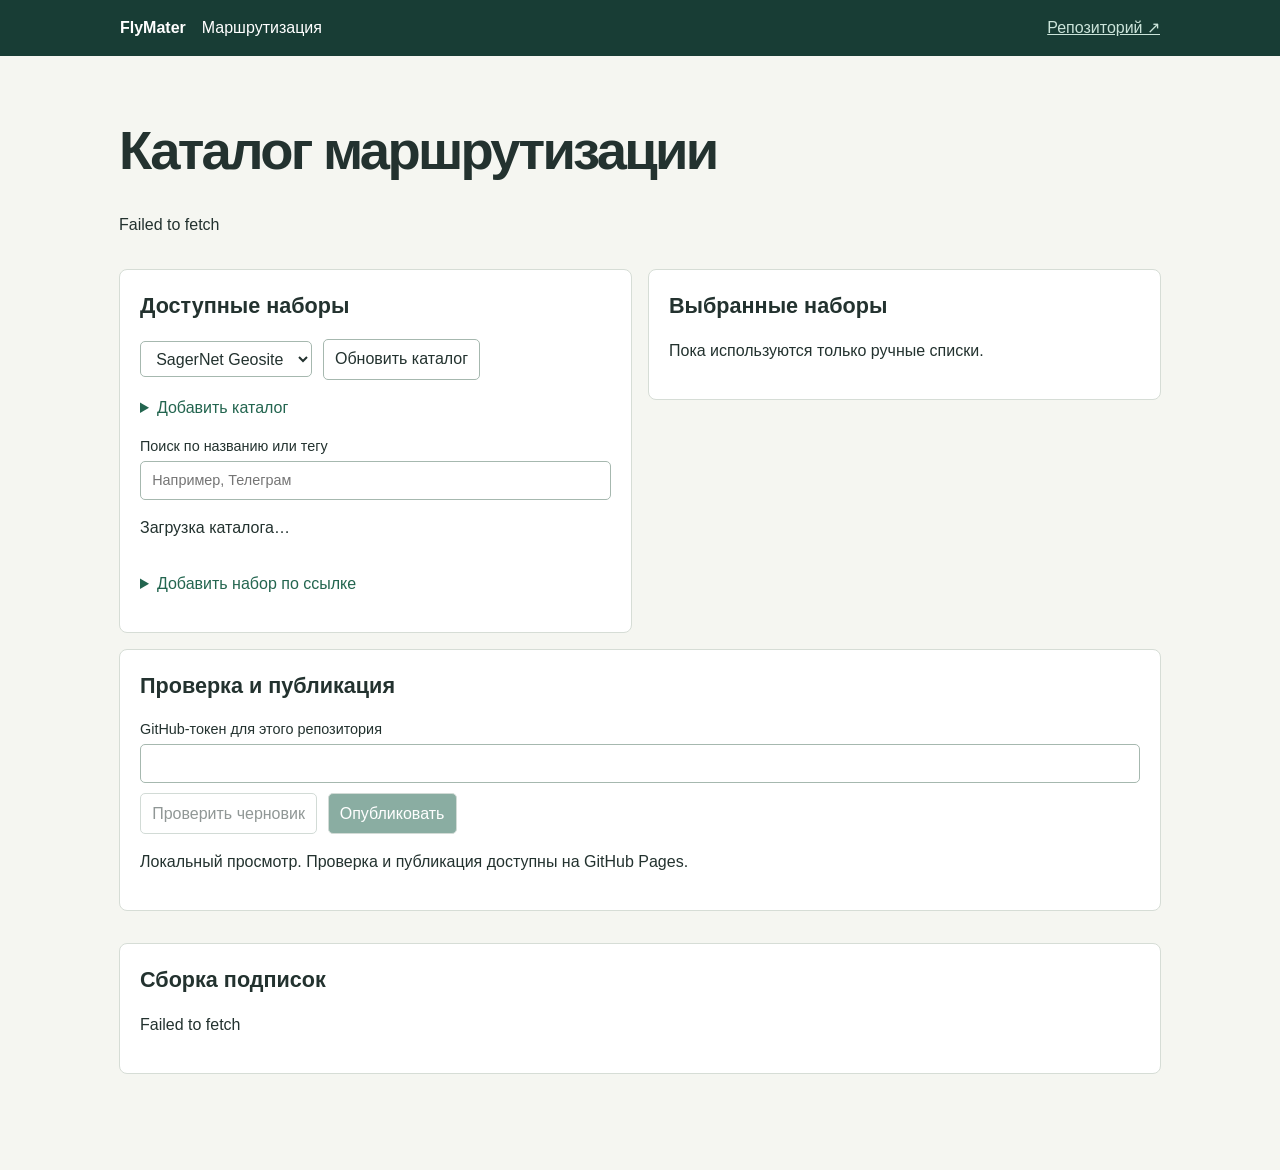
==== docs/index.html @ b9298978 "Разместить доступные и выбранные наборы рядом" ====
<!doctype html>
<html lang="ru"><meta charset="utf-8"><meta name="viewport" content="width=device-width, initial-scale=1">
<title>FlyMater · Маршрутизация</title>
<link rel="stylesheet" href="panel.css">
<header><strong>FlyMater</strong><span>Маршрутизация</span><a id="repo">Репозиторий ↗</a></header>
<main><h1>Каталог маршрутизации</h1>
<p id="status" role="status">Загрузка настроек…</p>
<fieldset id="editor" disabled>
<div class="catalog-columns">
<section><h2>Доступные наборы</h2><div class="row"><select aria-label="Каталог" id="catalog"></select><button id="refresh">Обновить каталог</button></div>
<details><summary>Добавить каталог</summary><form id="addCatalog"><label>Название<input id="catalogName" required></label><label>Папка GitHub или JSON-индекс<input id="catalogUrl" type="url" required></label><button>Добавить</button></form></details>
<label>Поиск по названию или тегу<input type="search" id="query" placeholder="Например, Телеграм"></label>
<p id="catalogState" role="status"></p><div id="matches"></div>
<details><summary>Добавить набор по ссылке</summary><form id="addSet"><label>Тег<input id="tag" required></label><label>URL набора<input type="url" id="setUrl" required></label><button>Добавить</button></form></details></section>
<section><h2>Выбранные наборы</h2><div id="selected"></div></section>
</div>
<section><h2>Проверка и публикация</h2><label>GitHub-токен для этого репозитория<input id="token" type="password" autocomplete="off" spellcheck="false"></label>
<div class="row"><button id="check">Проверить черновик</button><button id="publish" disabled>Опубликовать</button></div>
<p id="report" role="status"></p></section></fieldset>
<section><h2>Сборка подписок</h2><p id="build" role="status"></p></section>
</main><script type="module" src="panel.js"></script></html>
---- docs/panel.css ----
:root{font:16px/1.5 "Inter",-apple-system,BlinkMacSystemFont,sans-serif;color:#23322f;background:#f5f6f1}*{box-sizing:border-box}body{margin:0}header{display:flex;align-items:center;gap:1rem;padding:1rem max(5vw,calc((100vw - 1040px)/2));background:#183d35;color:white}header a{margin-left:auto;color:#cbe4da}main{max-width:1090px;padding:2rem 24px 5rem;margin:auto}h1{font-size:clamp(2rem,5vw,3.4rem);letter-spacing:-.05em;margin:.4em 0}h2{margin:0 0 1rem;font-size:1.35rem}fieldset{padding:0;margin:0;border:0;min-width:0}section{background:#fff;border:1px solid #d6ddd6;border-radius:8px;padding:1.25rem;margin:1rem 0}button,select,input{font:inherit;border-radius:5px;padding:.48rem .7rem;border:1px solid #a6b8af;background:white;color:inherit}button,summary{cursor:pointer}button:hover{background:#edf4ed}button:disabled{opacity:.5;cursor:default}#publish{background:#185e48;color:white}label{display:grid;gap:.25rem;font-size:.9rem;margin:.6rem 0}input{width:100%;min-width:0}.row,form,article{display:flex;align-items:center;gap:.65rem;flex-wrap:wrap}article{padding:.65rem 0;border-top:1px solid #e0e5df}article strong{flex:1;min-width:10rem;overflow-wrap:anywhere}article small{width:100%;overflow-wrap:anywhere;color:#51645b}form{align-items:end}form label{flex:1;min-width:12rem}form button{margin-bottom:.6rem}details{margin:1rem 0}summary,a{color:#23654f}#report{white-space:pre-line}#matches{max-height:22rem;overflow:auto}.clients{width:100%;display:flex;flex-wrap:wrap;gap:.75rem}.clients label{display:flex;align-items:center}.clients input{width:auto}button:focus-visible,input:focus-visible,select:focus-visible,summary:focus-visible{outline:3px solid #db9d3b}

article strong code{display:block;font-size:.8rem;font-weight:400;color:#51645b}

.catalog-columns {
  display: grid;
  grid-template-columns: minmax(0, 1fr);
  align-items: start;
  gap: 1rem;
  margin-top: 1rem;
}
.catalog-columns > section {
  margin: 0;
}
.catalog-columns select {
  max-width: 100%;
}
@media (min-width: 800px) {
  .catalog-columns {
    grid-template-columns: repeat(2, minmax(0, 1fr));
  }
}
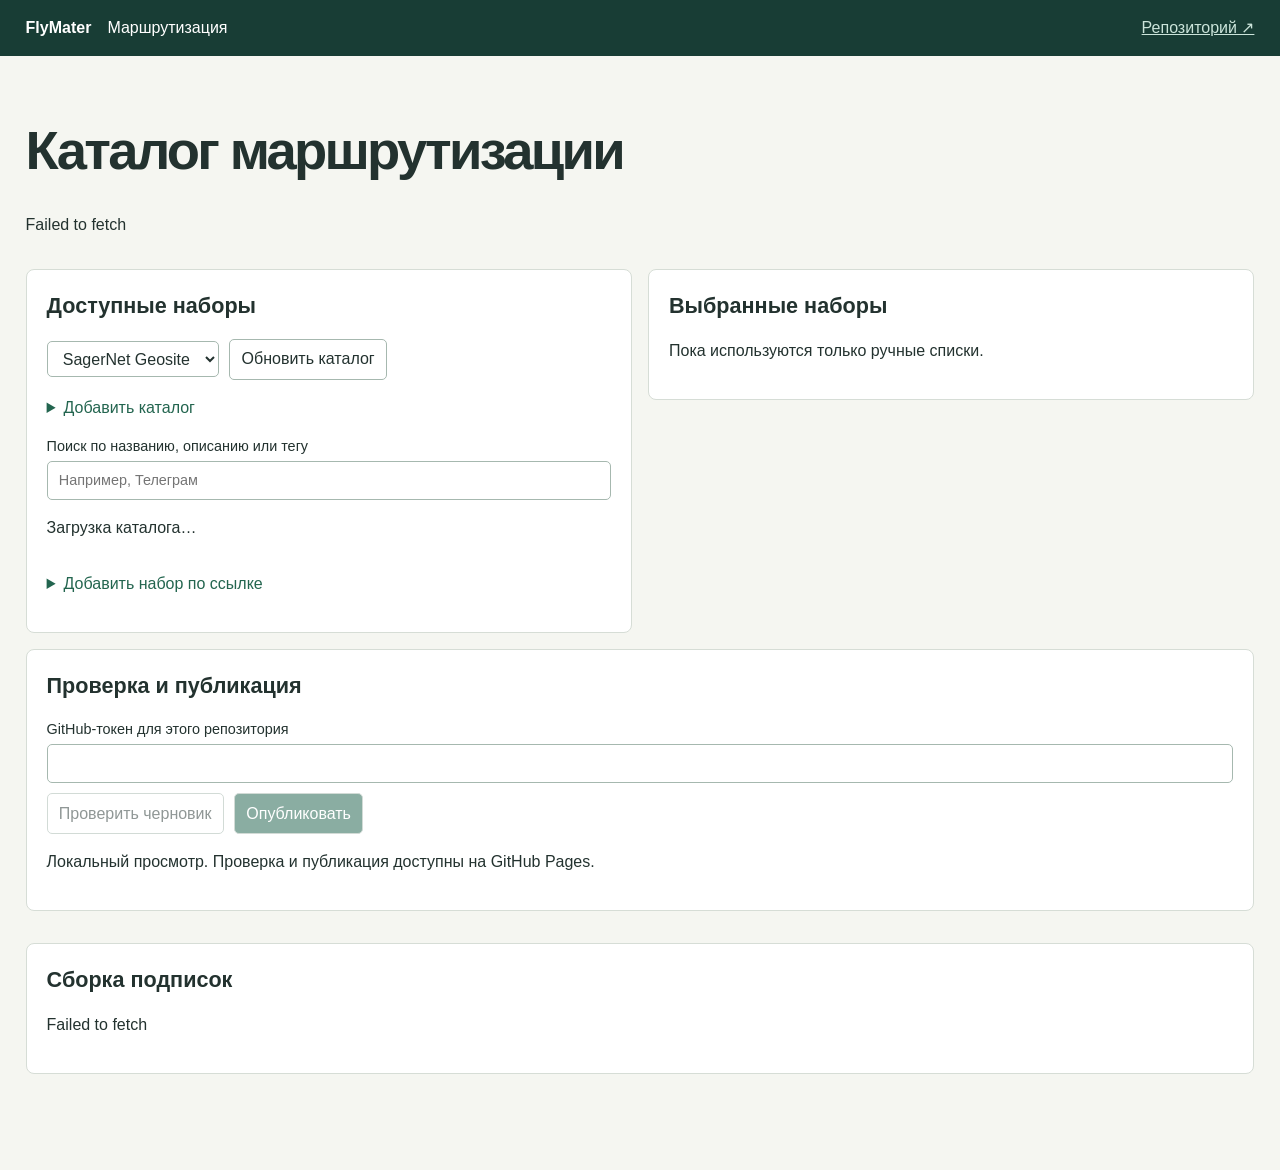
==== commit 035f6b98: "Добавить описания наборов Geosite и автообновление примеров доменов" ====
--- a/docs/index.html
+++ b/docs/index.html
@@ -9,7 +9,7 @@
 <div class="catalog-columns">
 <section><h2>Доступные наборы</h2><div class="row"><select aria-label="Каталог" id="catalog"></select><button id="refresh">Обновить каталог</button></div>
 <details><summary>Добавить каталог</summary><form id="addCatalog"><label>Название<input id="catalogName" required></label><label>Папка GitHub или JSON-индекс<input id="catalogUrl" type="url" required></label><button>Добавить</button></form></details>
-<label>Поиск по названию или тегу<input type="search" id="query" placeholder="Например, Телеграм"></label>
+<label>Поиск по названию, описанию или тегу<input type="search" id="query" placeholder="Например, Телеграм"></label>
 <p id="catalogState" role="status"></p><div id="matches"></div>
 <details><summary>Добавить набор по ссылке</summary><form id="addSet"><label>Тег<input id="tag" required></label><label>URL набора<input type="url" id="setUrl" required></label><button>Добавить</button></form></details></section>
 <section><h2>Выбранные наборы</h2><div id="selected"></div></section>
--- a/docs/panel.css
+++ b/docs/panel.css
@@ -1,6 +1,8 @@
-:root{font:16px/1.5 "Inter",-apple-system,BlinkMacSystemFont,sans-serif;color:#23322f;background:#f5f6f1}*{box-sizing:border-box}body{margin:0}header{display:flex;align-items:center;gap:1rem;padding:1rem max(5vw,calc((100vw - 1040px)/2));background:#183d35;color:white}header a{margin-left:auto;color:#cbe4da}main{max-width:1090px;padding:2rem 24px 5rem;margin:auto}h1{font-size:clamp(2rem,5vw,3.4rem);letter-spacing:-.05em;margin:.4em 0}h2{margin:0 0 1rem;font-size:1.35rem}fieldset{padding:0;margin:0;border:0;min-width:0}section{background:#fff;border:1px solid #d6ddd6;border-radius:8px;padding:1.25rem;margin:1rem 0}button,select,input{font:inherit;border-radius:5px;padding:.48rem .7rem;border:1px solid #a6b8af;background:white;color:inherit}button,summary{cursor:pointer}button:hover{background:#edf4ed}button:disabled{opacity:.5;cursor:default}#publish{background:#185e48;color:white}label{display:grid;gap:.25rem;font-size:.9rem;margin:.6rem 0}input{width:100%;min-width:0}.row,form,article{display:flex;align-items:center;gap:.65rem;flex-wrap:wrap}article{padding:.65rem 0;border-top:1px solid #e0e5df}article strong{flex:1;min-width:10rem;overflow-wrap:anywhere}article small{width:100%;overflow-wrap:anywhere;color:#51645b}form{align-items:end}form label{flex:1;min-width:12rem}form button{margin-bottom:.6rem}details{margin:1rem 0}summary,a{color:#23654f}#report{white-space:pre-line}#matches{max-height:22rem;overflow:auto}.clients{width:100%;display:flex;flex-wrap:wrap;gap:.75rem}.clients label{display:flex;align-items:center}.clients input{width:auto}button:focus-visible,input:focus-visible,select:focus-visible,summary:focus-visible{outline:3px solid #db9d3b}
+:root{--page-gutter:clamp(16px,2vw,32px);font:16px/1.5 "Inter",-apple-system,BlinkMacSystemFont,sans-serif;color:#23322f;background:#f5f6f1}*{box-sizing:border-box}body{margin:0}header{display:flex;align-items:center;gap:1rem;padding:1rem var(--page-gutter);background:#183d35;color:white}header a{margin-left:auto;color:#cbe4da}main{padding:2rem var(--page-gutter) 5rem}h1{font-size:clamp(2rem,5vw,3.4rem);letter-spacing:-.05em;margin:.4em 0}h2{margin:0 0 1rem;font-size:1.35rem}fieldset{padding:0;margin:0;border:0;min-width:0}section{background:#fff;border:1px solid #d6ddd6;border-radius:8px;padding:1.25rem;margin:1rem 0}button,select,input{font:inherit;border-radius:5px;padding:.48rem .7rem;border:1px solid #a6b8af;background:white;color:inherit}button,summary{cursor:pointer}button:hover{background:#edf4ed}button:disabled{opacity:.5;cursor:default}#publish{background:#185e48;color:white}label{display:grid;gap:.25rem;font-size:.9rem;margin:.6rem 0}input{width:100%;min-width:0}.row,form,article{display:flex;align-items:center;gap:.65rem;flex-wrap:wrap}article{padding:.65rem 0;border-top:1px solid #e0e5df}article small{width:100%;overflow-wrap:anywhere;color:#51645b}form{align-items:end}form label{flex:1;min-width:12rem}form button{margin-bottom:.6rem}details{margin:1rem 0}summary,a{color:#23654f}#report{white-space:pre-line}#matches{max-height:22rem;overflow:auto}.clients{width:100%;display:flex;flex-wrap:wrap;gap:.75rem}.clients label{display:flex;align-items:center}.clients input{width:auto}button:focus-visible,input:focus-visible,select:focus-visible,summary:focus-visible{outline:3px solid #db9d3b}
 
-article strong code{display:block;font-size:.8rem;font-weight:400;color:#51645b}
+.set-info { display: grid; gap: .15rem; flex: 1 1 12rem; min-width: 0; overflow-wrap: anywhere; }
+.set-info span { font-size: .9rem; }
+.set-info code { font-size: .8rem; color: #51645b; }
 
 .catalog-columns {
   display: grid;
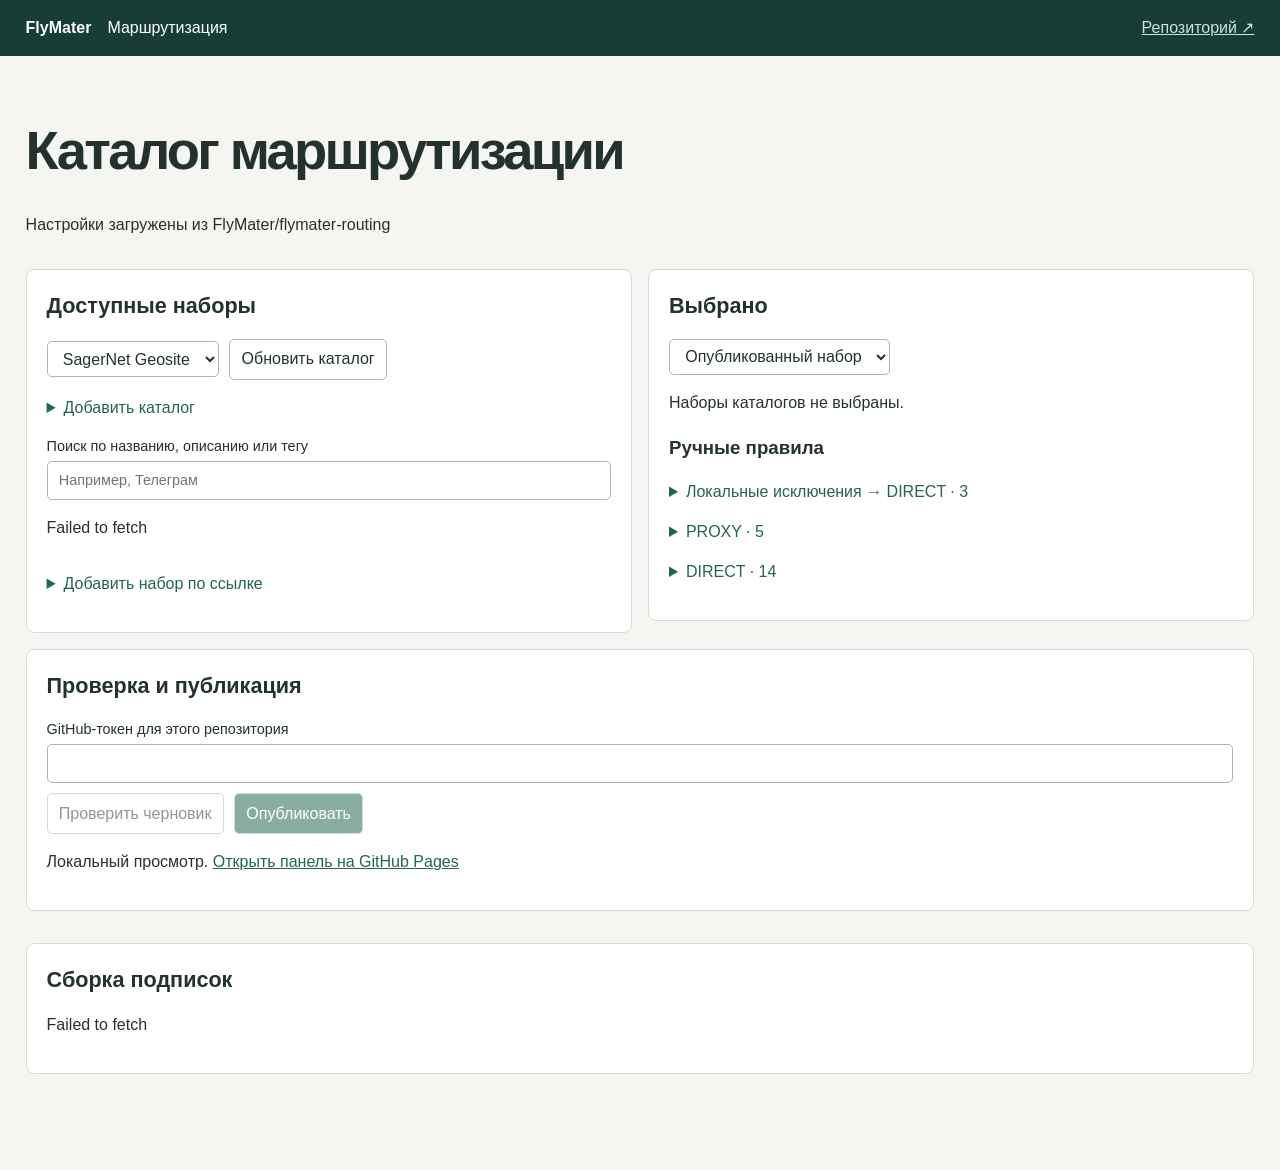
==== commit 6fd9efc4: "Показывать опубликованные маршруты и последний черновик в панели каталогов" ====
--- a/docs/index.html
+++ b/docs/index.html
@@ -12,7 +12,7 @@
 <label>Поиск по названию, описанию или тегу<input type="search" id="query" placeholder="Например, Телеграм"></label>
 <p id="catalogState" role="status"></p><div id="matches"></div>
 <details><summary>Добавить набор по ссылке</summary><form id="addSet"><label>Тег<input id="tag" required></label><label>URL набора<input type="url" id="setUrl" required></label><button>Добавить</button></form></details></section>
-<section><h2>Выбранные наборы</h2><div id="selected"></div></section>
+<section><h2>Выбрано</h2><select id="routeView" aria-label="Версия маршрутов" hidden></select><div id="selected"></div></section>
 </div>
 <section><h2>Проверка и публикация</h2><label>GitHub-токен для этого репозитория<input id="token" type="password" autocomplete="off" spellcheck="false"></label>
 <div class="row"><button id="check">Проверить черновик</button><button id="publish" disabled>Опубликовать</button></div>
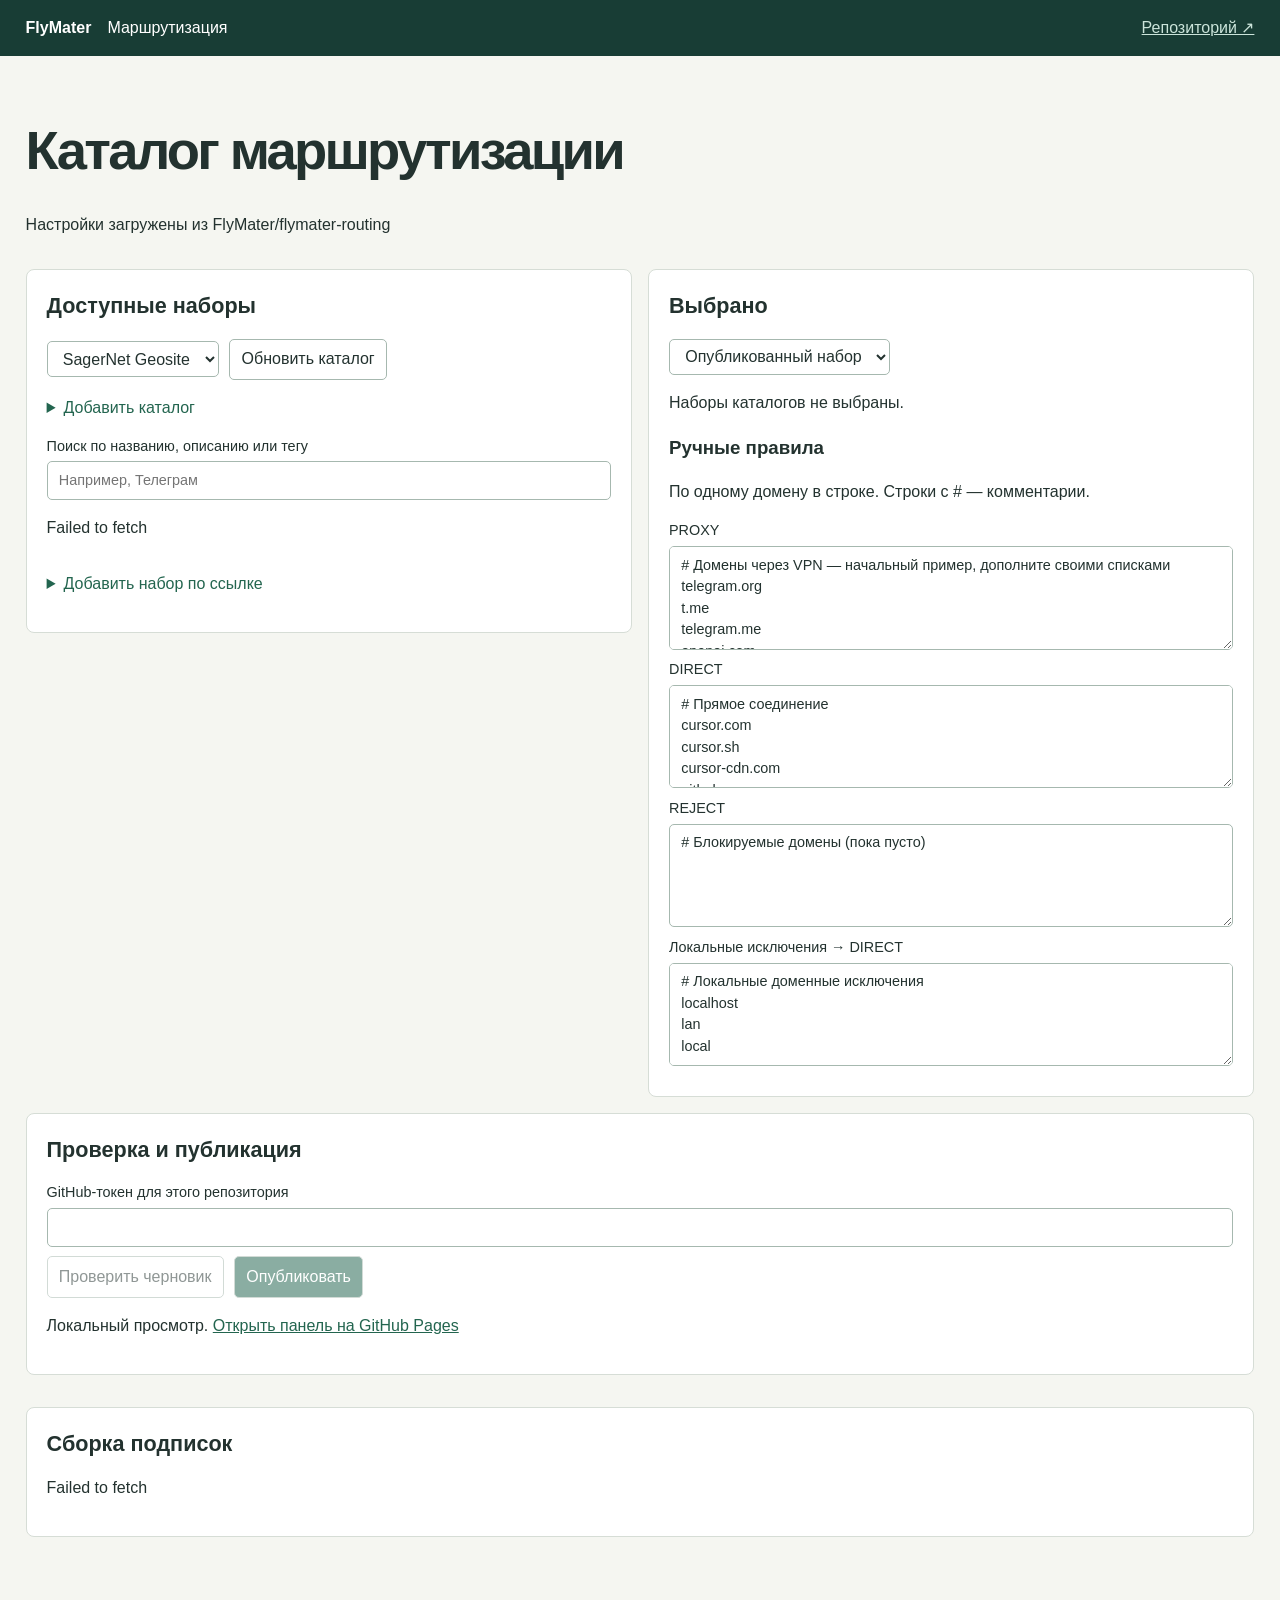
==== commit 8daa813d: "Добавить редактирование ручных правил маршрутизации в панели" ====
--- a/docs/index.html
+++ b/docs/index.html
@@ -12,7 +12,7 @@
 <label>Поиск по названию, описанию или тегу<input type="search" id="query" placeholder="Например, Телеграм"></label>
 <p id="catalogState" role="status"></p><div id="matches"></div>
 <details><summary>Добавить набор по ссылке</summary><form id="addSet"><label>Тег<input id="tag" required></label><label>URL набора<input type="url" id="setUrl" required></label><button>Добавить</button></form></details></section>
-<section><h2>Выбрано</h2><select id="routeView" aria-label="Версия маршрутов" hidden></select><div id="selected"></div></section>
+<section><h2>Выбрано</h2><select id="routeView" aria-label="Версия маршрутов" hidden></select><div id="selected"></div><h3>Ручные правила</h3><p>По одному домену в строке. Строки с # — комментарии.</p><div id="manual"></div></section>
 </div>
 <section><h2>Проверка и публикация</h2><label>GitHub-токен для этого репозитория<input id="token" type="password" autocomplete="off" spellcheck="false"></label>
 <div class="row"><button id="check">Проверить черновик</button><button id="publish" disabled>Опубликовать</button></div>
--- a/docs/panel.css
+++ b/docs/panel.css
@@ -1,4 +1,4 @@
-:root{--page-gutter:clamp(16px,2vw,32px);font:16px/1.5 "Inter",-apple-system,BlinkMacSystemFont,sans-serif;color:#23322f;background:#f5f6f1}*{box-sizing:border-box}body{margin:0}header{display:flex;align-items:center;gap:1rem;padding:1rem var(--page-gutter);background:#183d35;color:white}header a{margin-left:auto;color:#cbe4da}main{padding:2rem var(--page-gutter) 5rem}h1{font-size:clamp(2rem,5vw,3.4rem);letter-spacing:-.05em;margin:.4em 0}h2{margin:0 0 1rem;font-size:1.35rem}fieldset{padding:0;margin:0;border:0;min-width:0}section{background:#fff;border:1px solid #d6ddd6;border-radius:8px;padding:1.25rem;margin:1rem 0}button,select,input{font:inherit;border-radius:5px;padding:.48rem .7rem;border:1px solid #a6b8af;background:white;color:inherit}button,summary{cursor:pointer}button:hover{background:#edf4ed}button:disabled{opacity:.5;cursor:default}#publish{background:#185e48;color:white}label{display:grid;gap:.25rem;font-size:.9rem;margin:.6rem 0}input{width:100%;min-width:0}.row,form,article{display:flex;align-items:center;gap:.65rem;flex-wrap:wrap}article{padding:.65rem 0;border-top:1px solid #e0e5df}article small{width:100%;overflow-wrap:anywhere;color:#51645b}form{align-items:end}form label{flex:1;min-width:12rem}form button{margin-bottom:.6rem}details{margin:1rem 0}summary,a{color:#23654f}#report{white-space:pre-line}#matches{max-height:22rem;overflow:auto}.clients{width:100%;display:flex;flex-wrap:wrap;gap:.75rem}.clients label{display:flex;align-items:center}.clients input{width:auto}button:focus-visible,input:focus-visible,select:focus-visible,summary:focus-visible{outline:3px solid #db9d3b}
+:root{--page-gutter:clamp(16px,2vw,32px);font:16px/1.5 "Inter",-apple-system,BlinkMacSystemFont,sans-serif;color:#23322f;background:#f5f6f1}*{box-sizing:border-box}body{margin:0}header{display:flex;align-items:center;gap:1rem;padding:1rem var(--page-gutter);background:#183d35;color:white}header a{margin-left:auto;color:#cbe4da}main{padding:2rem var(--page-gutter) 5rem}h1{font-size:clamp(2rem,5vw,3.4rem);letter-spacing:-.05em;margin:.4em 0}h2{margin:0 0 1rem;font-size:1.35rem}fieldset{padding:0;margin:0;border:0;min-width:0}section{background:#fff;border:1px solid #d6ddd6;border-radius:8px;padding:1.25rem;margin:1rem 0}button,select,input,textarea{font:inherit;border-radius:5px;padding:.48rem .7rem;border:1px solid #a6b8af;background:white;color:inherit}button,summary{cursor:pointer}button:hover{background:#edf4ed}button:disabled{opacity:.5;cursor:default}#publish{background:#185e48;color:white}label{display:grid;gap:.25rem;font-size:.9rem;margin:.6rem 0}input{width:100%;min-width:0}.row,form,article{display:flex;align-items:center;gap:.65rem;flex-wrap:wrap}article{padding:.65rem 0;border-top:1px solid #e0e5df}article small{width:100%;overflow-wrap:anywhere;color:#51645b}form{align-items:end}form label{flex:1;min-width:12rem}form button{margin-bottom:.6rem}details{margin:1rem 0}summary,a{color:#23654f}#report{white-space:pre-line}#matches{max-height:22rem;overflow:auto}.clients{width:100%;display:flex;flex-wrap:wrap;gap:.75rem}.clients label{display:flex;align-items:center}.clients input{width:auto}button:focus-visible,input:focus-visible,select:focus-visible,textarea:focus-visible,summary:focus-visible{outline:3px solid #db9d3b}
 
 .set-info { display: grid; gap: .15rem; flex: 1 1 12rem; min-width: 0; overflow-wrap: anywhere; }
 .set-info span { font-size: .9rem; }
@@ -22,3 +22,5 @@
     grid-template-columns: repeat(2, minmax(0, 1fr));
   }
 }
+
+#manual textarea { width: 100%; resize: vertical; }
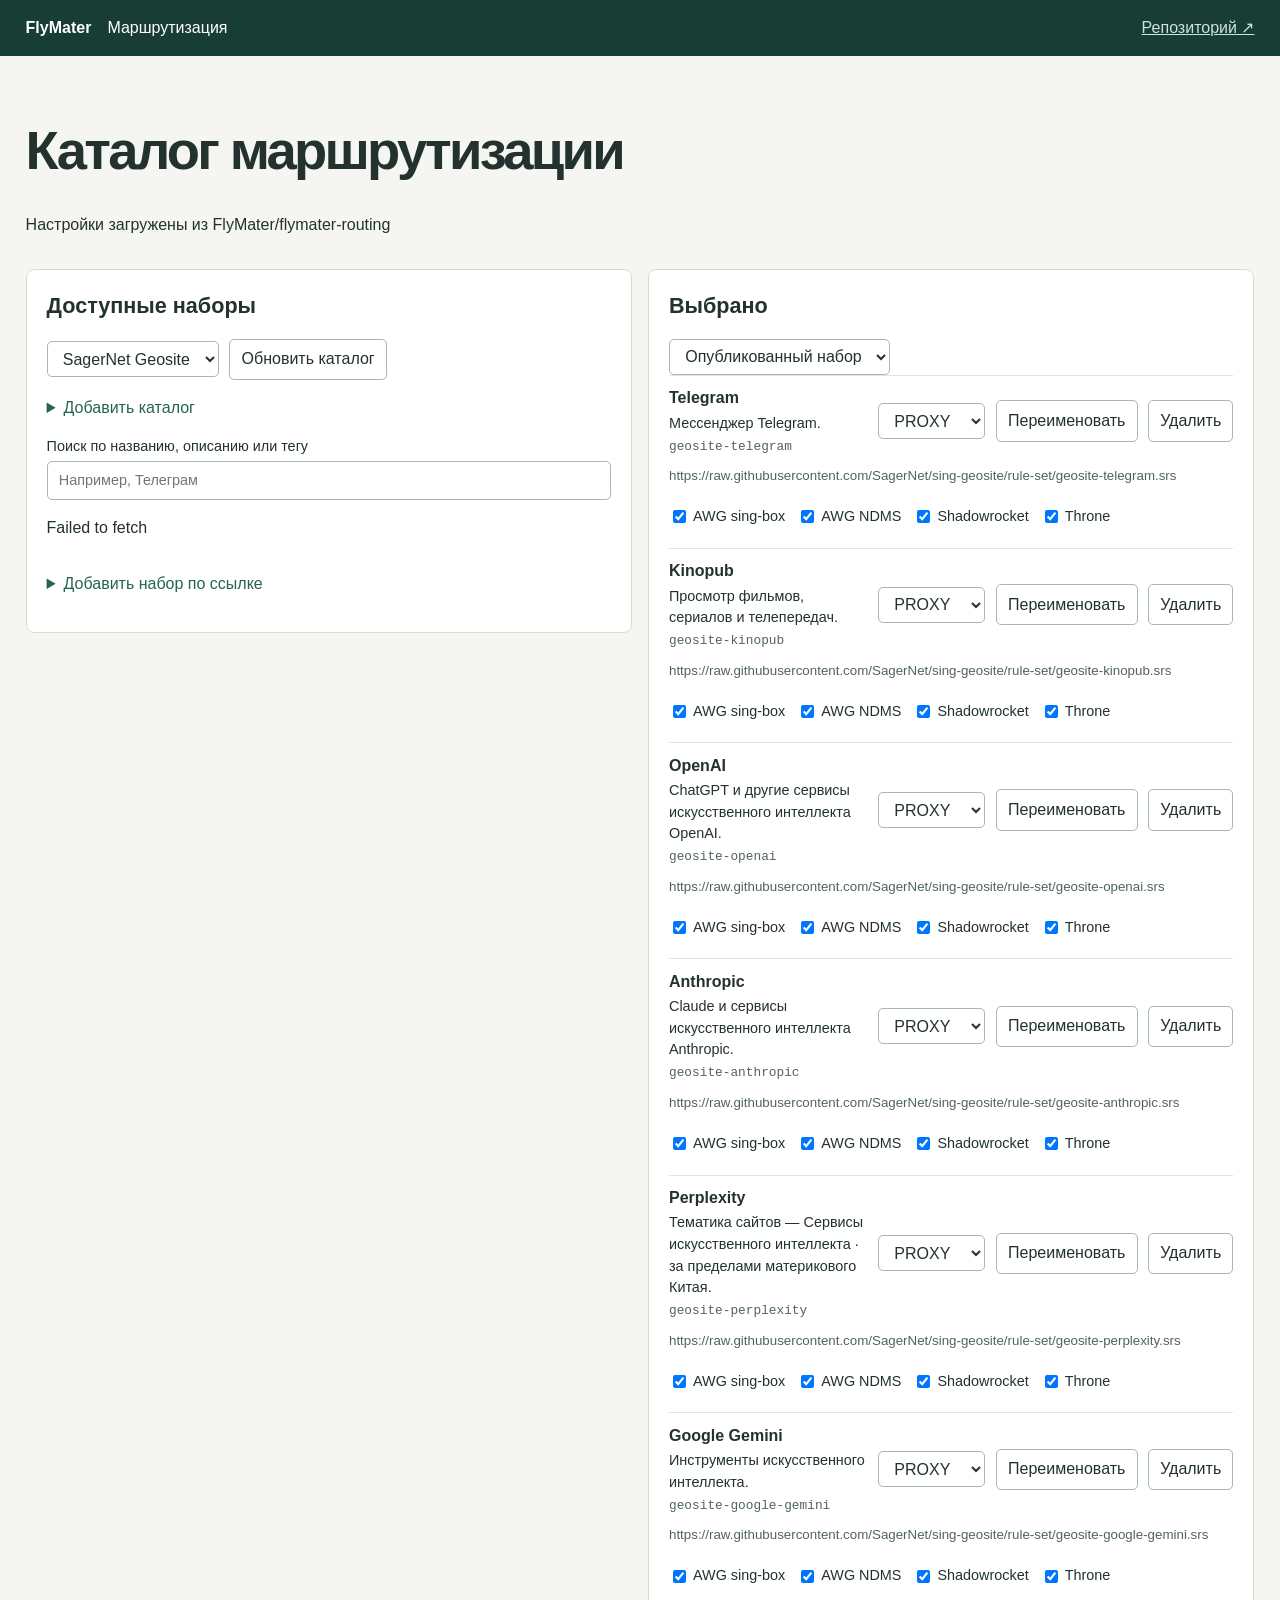
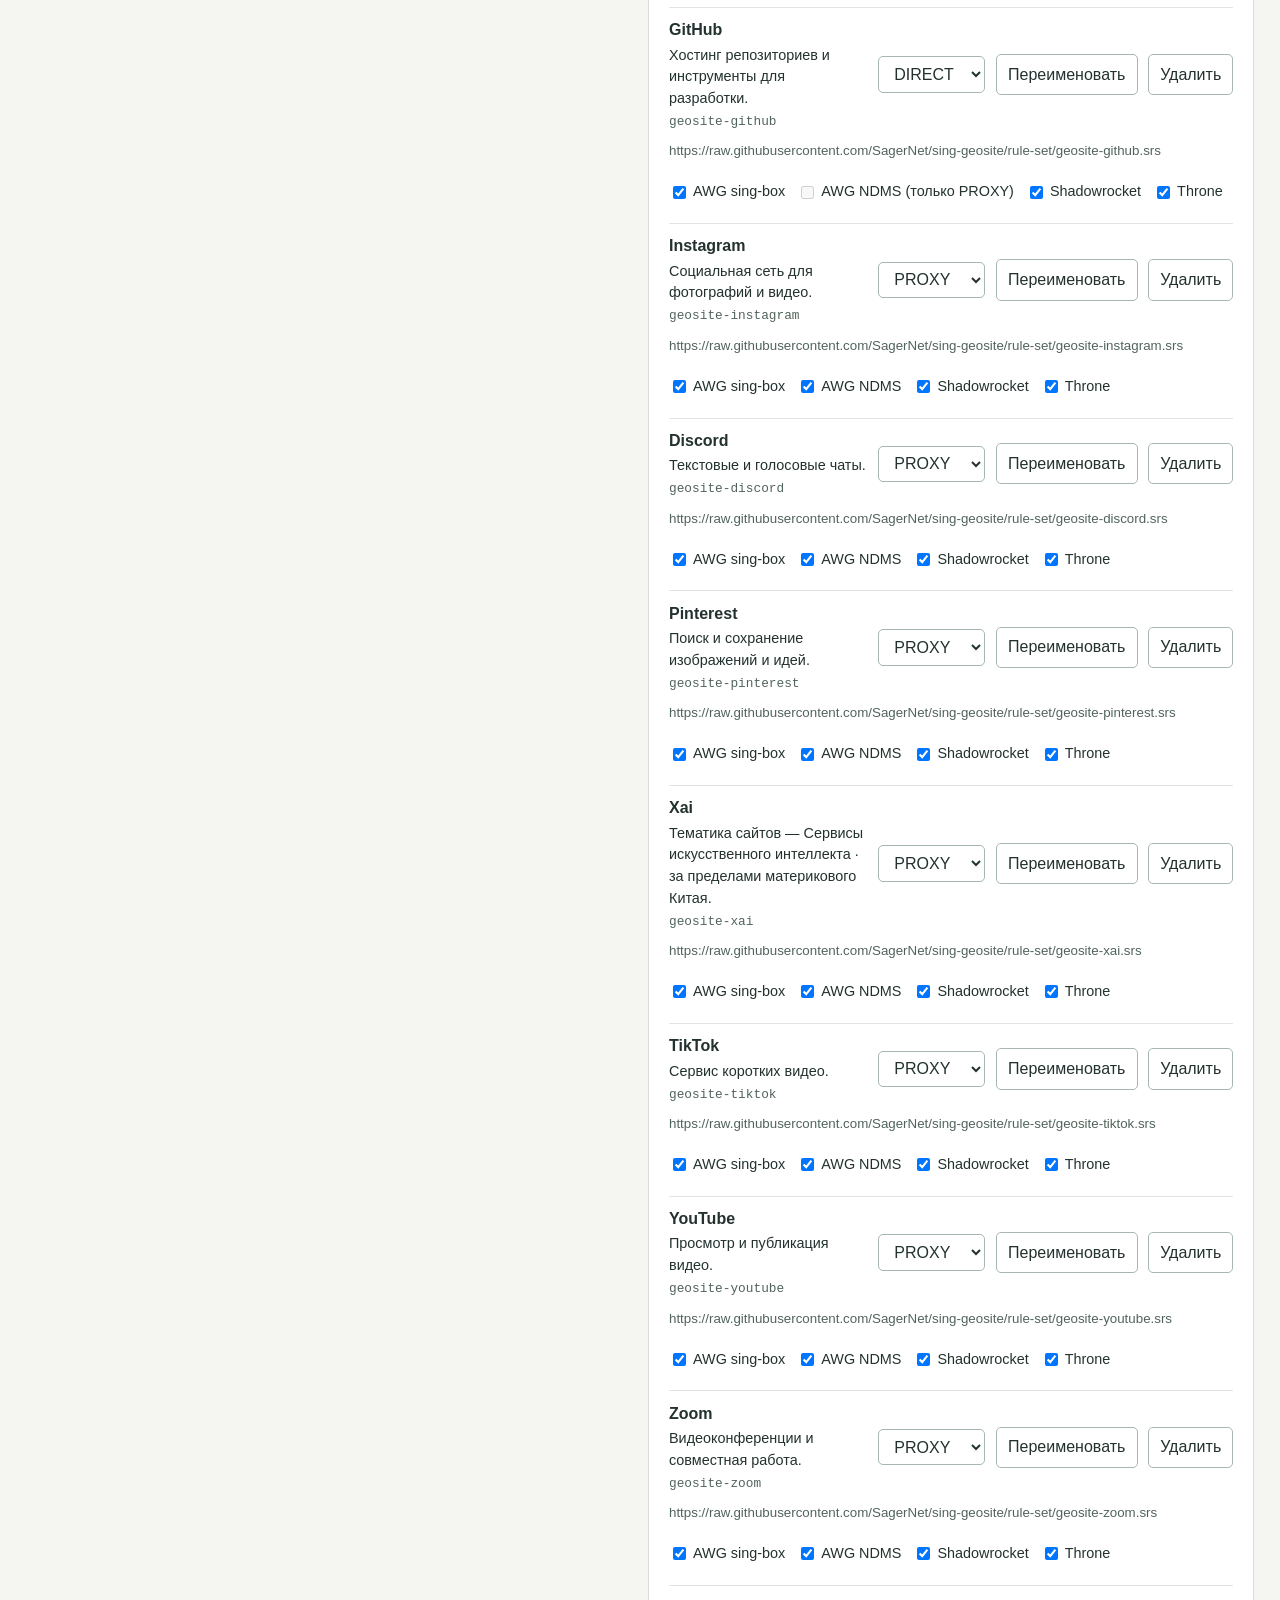
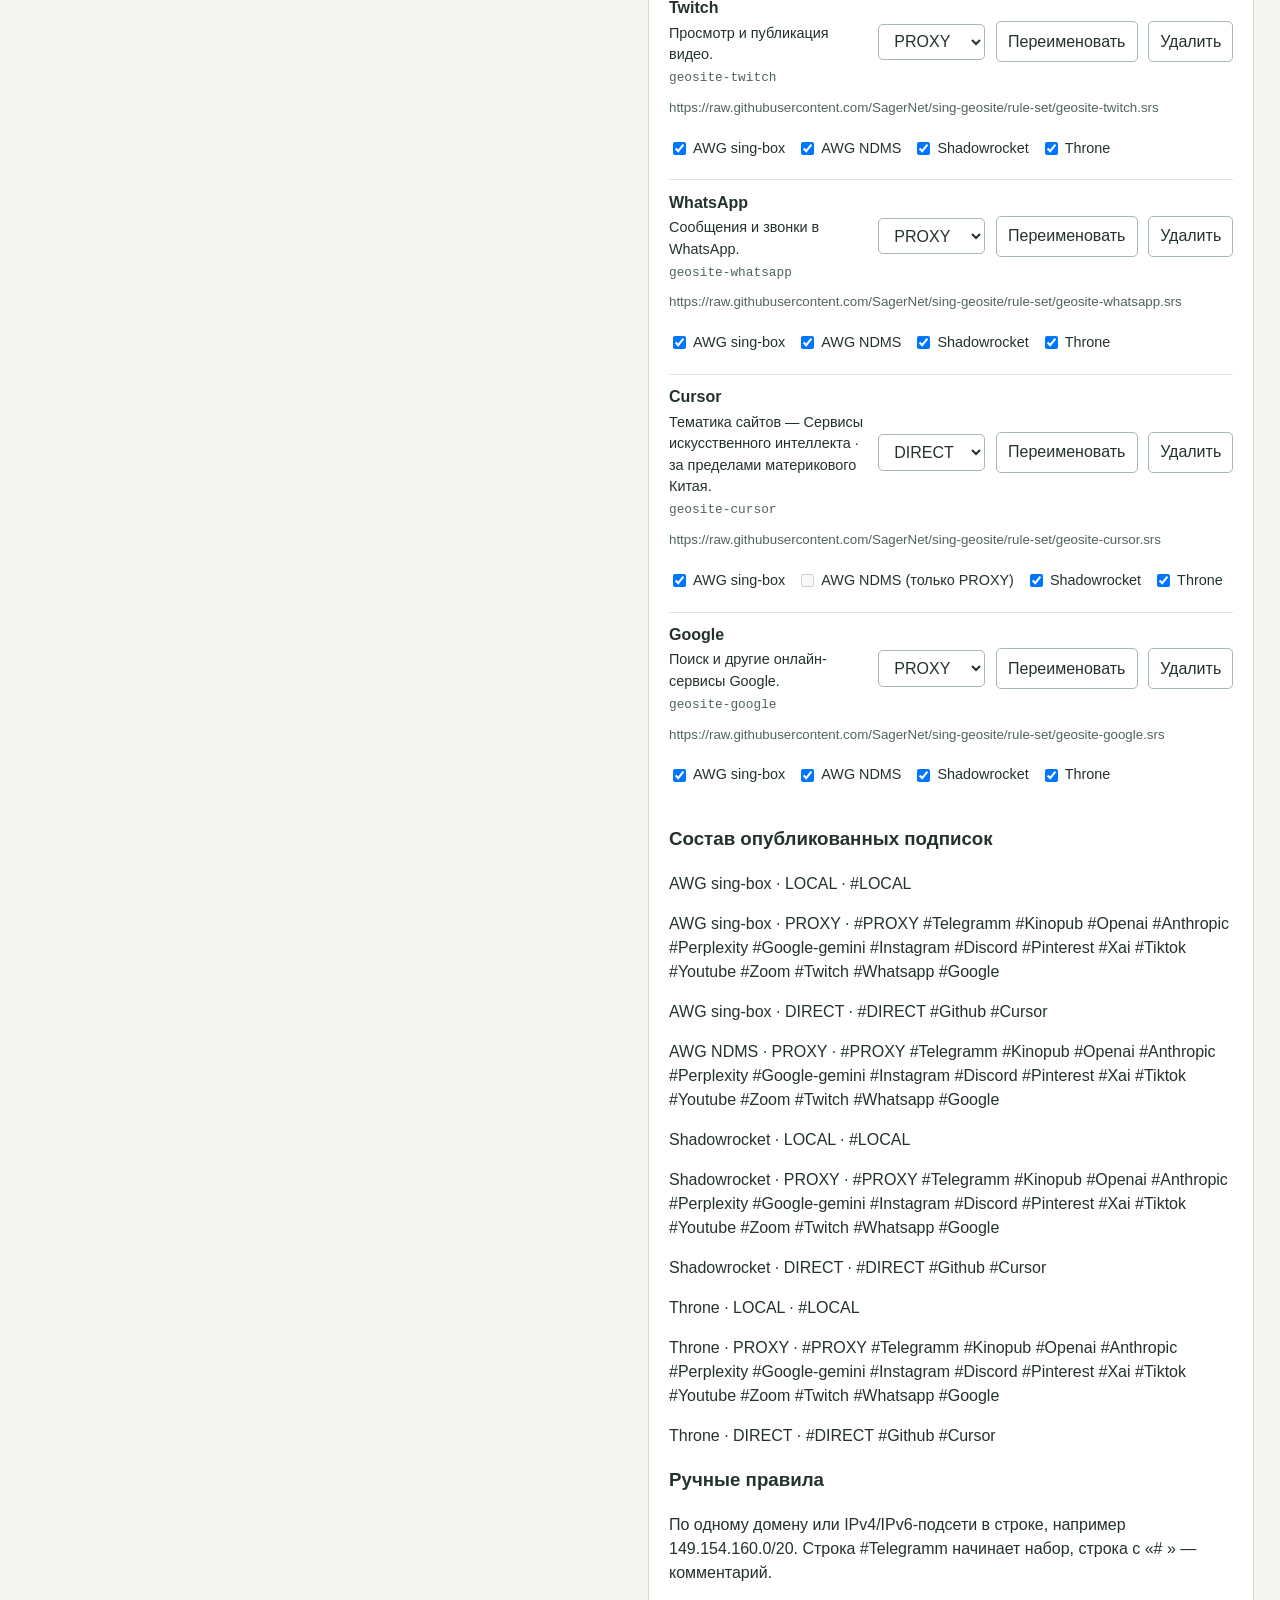
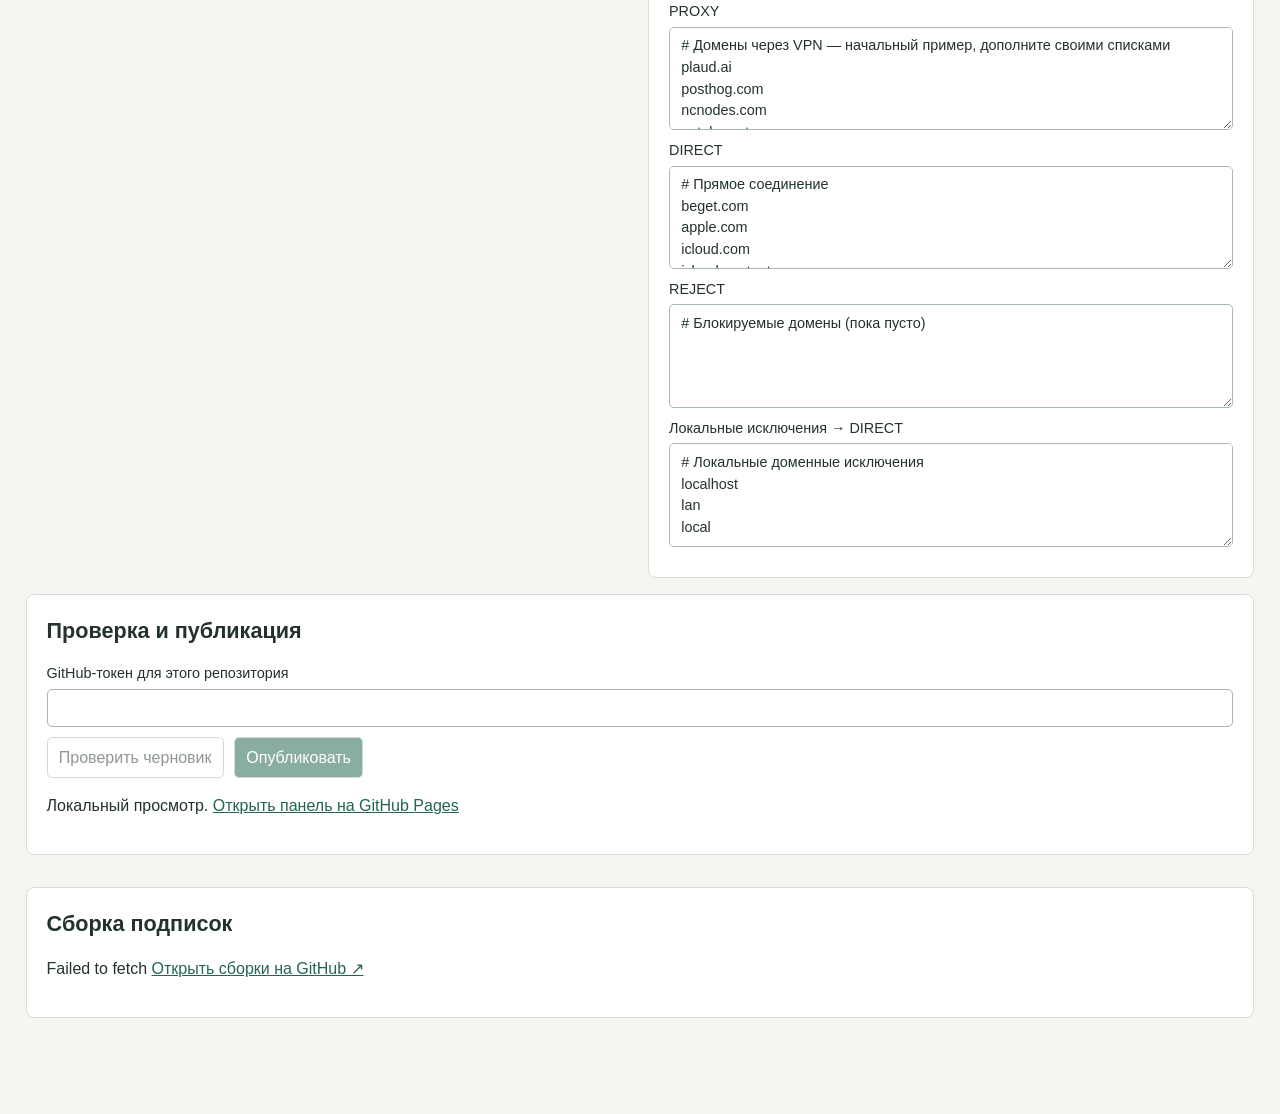
==== commit 2146a581: "Добавить ручные подсети и теги наборов для маршрутизации Telegram" ====
--- a/docs/index.html
+++ b/docs/index.html
@@ -12,7 +12,7 @@
 <label>Поиск по названию, описанию или тегу<input type="search" id="query" placeholder="Например, Телеграм"></label>
 <p id="catalogState" role="status"></p><div id="matches"></div>
 <details><summary>Добавить набор по ссылке</summary><form id="addSet"><label>Тег<input id="tag" required></label><label>URL набора<input type="url" id="setUrl" required></label><button>Добавить</button></form></details></section>
-<section><h2>Выбрано</h2><select id="routeView" aria-label="Версия маршрутов" hidden></select><div id="selected"></div><h3>Ручные правила</h3><p>По одному домену в строке. Строки с # — комментарии.</p><div id="manual"></div></section>
+<section><h2>Выбрано</h2><select id="routeView" aria-label="Версия маршрутов" hidden></select><div id="selected"></div><div id="publishedTags"></div><h3>Ручные правила</h3><p>По одному домену или IPv4/IPv6-подсети в строке, например 149.154.160.0/20. Строка #Telegramm начинает набор, строка с «# » — комментарий.</p><div id="manual"></div></section>
 </div>
 <section><h2>Проверка и публикация</h2><label>GitHub-токен для этого репозитория<input id="token" type="password" autocomplete="off" spellcheck="false"></label>
 <div class="row"><button id="check">Проверить черновик</button><button id="publish" disabled>Опубликовать</button></div>
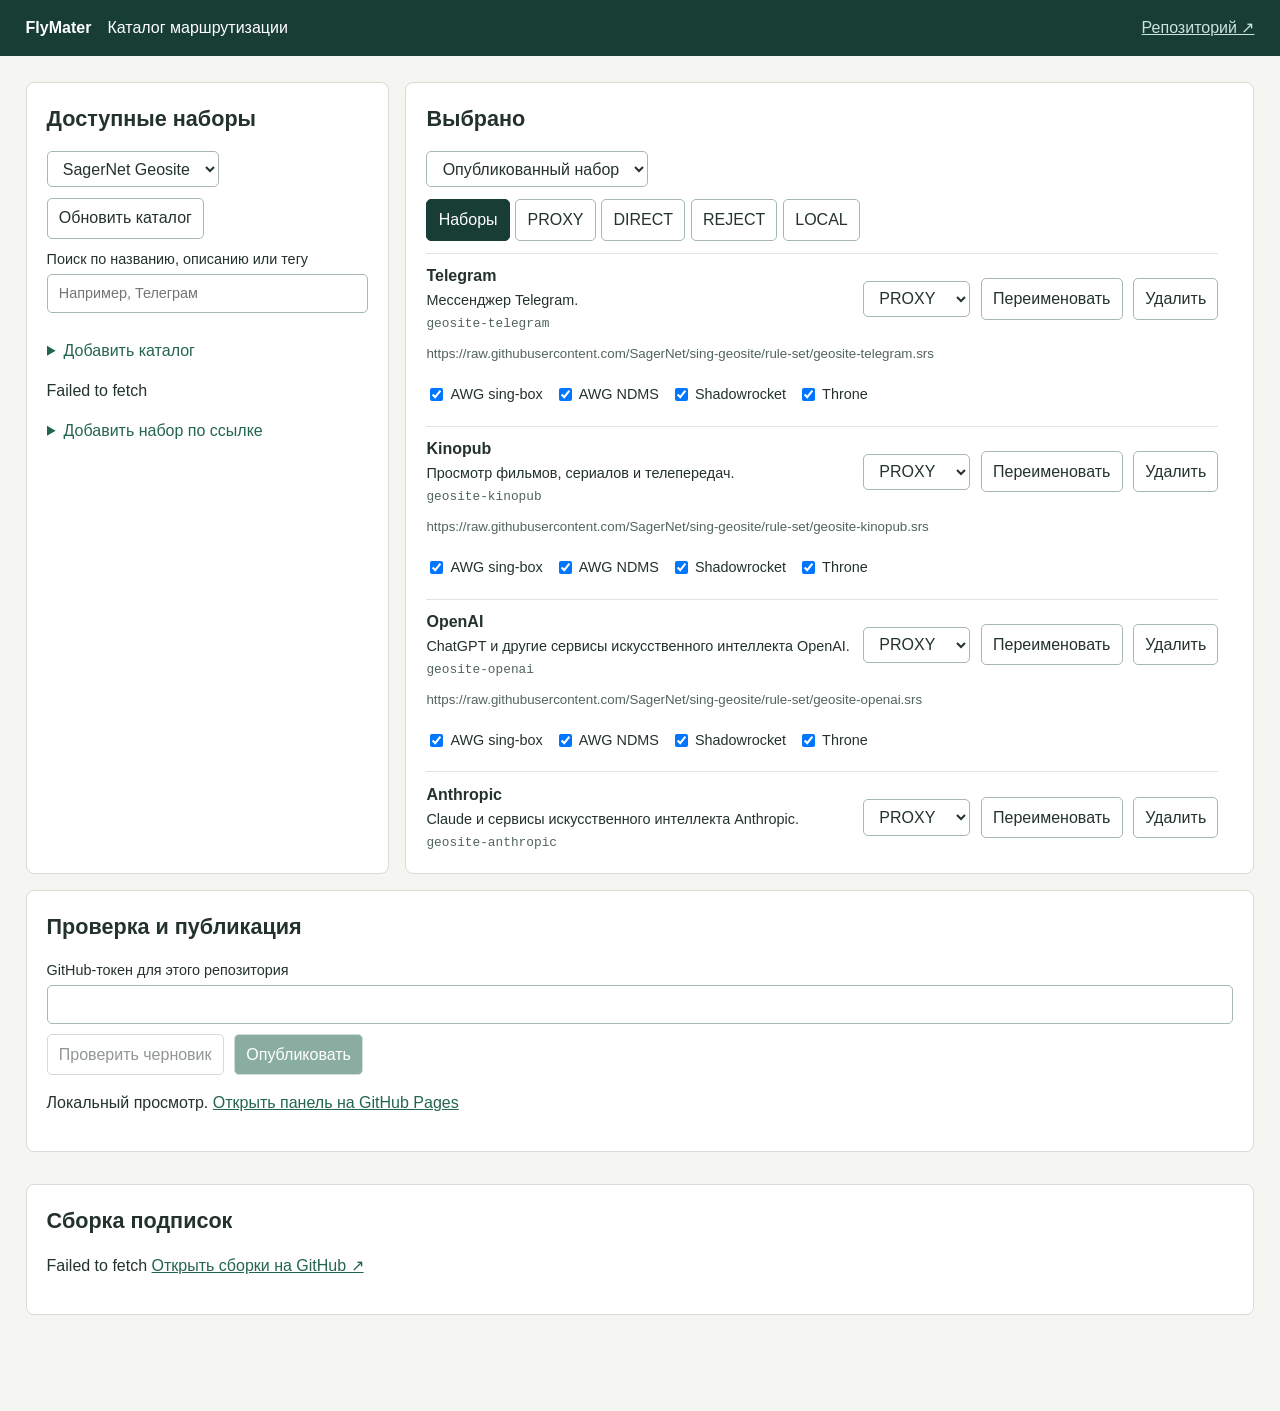
==== commit c4d8c9a9: "Оптимизировать интерфейс каталога маршрутизации" ====
--- a/docs/index.html
+++ b/docs/index.html
@@ -2,17 +2,27 @@
 <html lang="ru"><meta charset="utf-8"><meta name="viewport" content="width=device-width, initial-scale=1">
 <title>FlyMater · Маршрутизация</title>
 <link rel="stylesheet" href="panel.css">
-<header><strong>FlyMater</strong><span>Маршрутизация</span><a id="repo">Репозиторий ↗</a></header>
-<main><h1>Каталог маршрутизации</h1>
+<header><strong>FlyMater</strong><h1>Каталог маршрутизации</h1><a id="repo">Репозиторий ↗</a></header>
+<main>
 <p id="status" role="status">Загрузка настроек…</p>
 <fieldset id="editor" disabled>
 <div class="catalog-columns">
-<section><h2>Доступные наборы</h2><div class="row"><select aria-label="Каталог" id="catalog"></select><button id="refresh">Обновить каталог</button></div>
-<details><summary>Добавить каталог</summary><form id="addCatalog"><label>Название<input id="catalogName" required></label><label>Папка GitHub или JSON-индекс<input id="catalogUrl" type="url" required></label><button>Добавить</button></form></details>
+<section class="catalog-column" aria-labelledby="available-title"><div class="column-heading"><h2 id="available-title">Доступные наборы</h2><div class="row"><select aria-label="Каталог" id="catalog"></select><button id="refresh">Обновить каталог</button></div>
 <label>Поиск по названию, описанию или тегу<input type="search" id="query" placeholder="Например, Телеграм"></label>
+</div><div class="column-body" tabindex="0" aria-label="Содержимое доступных наборов"><details><summary>Добавить каталог</summary><form id="addCatalog"><label>Название<input id="catalogName" required></label><label>Папка GitHub или JSON-индекс<input id="catalogUrl" type="url" required></label><button>Добавить</button></form></details>
 <p id="catalogState" role="status"></p><div id="matches"></div>
-<details><summary>Добавить набор по ссылке</summary><form id="addSet"><label>Тег<input id="tag" required></label><label>URL набора<input type="url" id="setUrl" required></label><button>Добавить</button></form></details></section>
-<section><h2>Выбрано</h2><select id="routeView" aria-label="Версия маршрутов" hidden></select><div id="selected"></div><div id="publishedTags"></div><h3>Ручные правила</h3><p>По одному домену или IPv4/IPv6-подсети в строке, например 149.154.160.0/20. Строка #Telegramm начинает набор, строка с «# » — комментарий.</p><div id="manual"></div></section>
+<details><summary>Добавить набор по ссылке</summary><form id="addSet"><label>Тег<input id="tag" required></label><label>URL набора<input type="url" id="setUrl" required></label><button>Добавить</button></form></details></div></section>
+<section class="catalog-column" aria-labelledby="selected-title">
+<div class="column-heading"><h2 id="selected-title">Выбрано</h2><select id="routeView" aria-label="Версия маршрутов" hidden></select>
+<div class="tabs" role="tablist" aria-label="Выбранные правила">
+<button type="button" role="tab" id="tab-sets" aria-controls="panel-sets" aria-selected="true">Наборы</button>
+<button type="button" role="tab" id="tab-proxy" aria-controls="panel-proxy" aria-selected="false" tabindex="-1">PROXY</button>
+<button type="button" role="tab" id="tab-direct" aria-controls="panel-direct" aria-selected="false" tabindex="-1">DIRECT</button>
+<button type="button" role="tab" id="tab-reject" aria-controls="panel-reject" aria-selected="false" tabindex="-1">REJECT</button>
+<button type="button" role="tab" id="tab-local" aria-controls="panel-local" aria-selected="false" tabindex="-1">LOCAL</button>
+</div></div>
+<div class="column-body"><div id="panel-sets" role="tabpanel" aria-labelledby="tab-sets" tabindex="0"><div id="selected"></div><div id="publishedTags"></div></div><div id="manual"></div></div>
+</section>
 </div>
 <section><h2>Проверка и публикация</h2><label>GitHub-токен для этого репозитория<input id="token" type="password" autocomplete="off" spellcheck="false"></label>
 <div class="row"><button id="check">Проверить черновик</button><button id="publish" disabled>Опубликовать</button></div>
--- a/docs/panel.css
+++ b/docs/panel.css
@@ -1,4 +1,4 @@
-:root{--page-gutter:clamp(16px,2vw,32px);font:16px/1.5 "Inter",-apple-system,BlinkMacSystemFont,sans-serif;color:#23322f;background:#f5f6f1}*{box-sizing:border-box}body{margin:0}header{display:flex;align-items:center;gap:1rem;padding:1rem var(--page-gutter);background:#183d35;color:white}header a{margin-left:auto;color:#cbe4da}main{padding:2rem var(--page-gutter) 5rem}h1{font-size:clamp(2rem,5vw,3.4rem);letter-spacing:-.05em;margin:.4em 0}h2{margin:0 0 1rem;font-size:1.35rem}fieldset{padding:0;margin:0;border:0;min-width:0}section{background:#fff;border:1px solid #d6ddd6;border-radius:8px;padding:1.25rem;margin:1rem 0}button,select,input,textarea{font:inherit;border-radius:5px;padding:.48rem .7rem;border:1px solid #a6b8af;background:white;color:inherit}button,summary{cursor:pointer}button:hover{background:#edf4ed}button:disabled{opacity:.5;cursor:default}#publish{background:#185e48;color:white}label{display:grid;gap:.25rem;font-size:.9rem;margin:.6rem 0}input{width:100%;min-width:0}.row,form,article{display:flex;align-items:center;gap:.65rem;flex-wrap:wrap}article{padding:.65rem 0;border-top:1px solid #e0e5df}article small{width:100%;overflow-wrap:anywhere;color:#51645b}form{align-items:end}form label{flex:1;min-width:12rem}form button{margin-bottom:.6rem}details{margin:1rem 0}summary,a{color:#23654f}#report{white-space:pre-line}#matches{max-height:22rem;overflow:auto}.clients{width:100%;display:flex;flex-wrap:wrap;gap:.75rem}.clients label{display:flex;align-items:center}.clients input{width:auto}button:focus-visible,input:focus-visible,select:focus-visible,textarea:focus-visible,summary:focus-visible{outline:3px solid #db9d3b}
+:root{--page-gutter:clamp(16px,2vw,32px);font:16px/1.5 "Inter",-apple-system,BlinkMacSystemFont,sans-serif;color:#23322f;background:#f5f6f1}*{box-sizing:border-box}body{margin:0}header{display:flex;align-items:center;gap:1rem;padding:1rem var(--page-gutter);background:#183d35;color:white}header a{margin-left:auto;color:#cbe4da}main{padding:var(--page-gutter) var(--page-gutter) 5rem}h1{font-size:1rem;line-height:1.4;margin:0;font-weight:500}h2{margin:0 0 1rem;font-size:1.35rem}fieldset{padding:0;margin:0;border:0;min-width:0}section{background:#fff;border:1px solid #d6ddd6;border-radius:8px;padding:1.25rem;margin:1rem 0}button,select,input,textarea{font:inherit;border-radius:5px;padding:.48rem .7rem;border:1px solid #a6b8af;background:white;color:inherit}button,summary{cursor:pointer}button:hover{background:#edf4ed}button:disabled{opacity:.5;cursor:default}#publish{background:#185e48;color:white}label{display:grid;gap:.25rem;font-size:.9rem;margin:.6rem 0}input{width:100%;min-width:0}.row,form,article{display:flex;align-items:center;gap:.65rem;flex-wrap:wrap}article{padding:.65rem 0;border-top:1px solid #e0e5df}article small{width:100%;overflow-wrap:anywhere;color:#51645b}form{align-items:end}form label{flex:1;min-width:12rem}form button{margin-bottom:.6rem}details{margin:1rem 0}summary,a{color:#23654f}#report{white-space:pre-line}.clients{width:100%;display:flex;flex-wrap:wrap;gap:.75rem}.clients label{display:flex;align-items:center}.clients input{width:auto}button:focus-visible,input:focus-visible,select:focus-visible,textarea:focus-visible,summary:focus-visible{outline:3px solid #db9d3b}
 
 .set-info { display: grid; gap: .15rem; flex: 1 1 12rem; min-width: 0; overflow-wrap: anywhere; }
 .set-info span { font-size: .9rem; }
@@ -9,7 +9,7 @@
   grid-template-columns: minmax(0, 1fr);
   align-items: start;
   gap: 1rem;
-  margin-top: 1rem;
+
 }
 .catalog-columns > section {
   margin: 0;
@@ -19,8 +19,38 @@
 }
 @media (min-width: 800px) {
   .catalog-columns {
-    grid-template-columns: repeat(2, minmax(0, 1fr));
+    grid-template-columns: minmax(0, 3fr) minmax(0, 7fr);
   }
 }
 
 #manual textarea { width: 100%; resize: vertical; }
+
+[hidden] { display: none !important; }
+header { position: sticky; top: 0; z-index: 10; }
+header strong, header a { flex-shrink: 0; }
+#status { margin: 0 0 1rem; overflow-wrap: anywhere; }
+#status:empty { display: none; }
+.catalog-column {
+  height: calc(100dvh - var(--workspace-overhead, 120px));
+  min-height: 18rem;
+  min-width: 0;
+  display: flex;
+  flex-direction: column;
+  overflow: hidden;
+}
+.column-heading { flex-shrink: 0; }
+.column-heading input, .column-heading select { max-width: 100%; min-width: 0; }
+.column-body { flex: 1; min-height: 0; overflow: auto; scrollbar-gutter: stable; overflow-wrap: anywhere; }
+.column-body form label { min-width: 0; flex-basis: 12rem; }
+.column-body button { max-width: 100%; overflow-wrap: anywhere; }
+.tabs { display: flex; flex-wrap: wrap; gap: .35rem; margin: .75rem 0; }
+.tabs [aria-selected="true"] { background: #183d35; color: white; border-color: #183d35; }
+#manual { display: contents; }
+[role="tabpanel"] { min-height: 100%; }
+#manual textarea { min-height: 12rem; }
+[role="tabpanel"]:focus-visible, .column-body:focus-visible { outline: 3px solid #db9d3b; outline-offset: -3px; }
+@media (max-width: 799px) {
+  header { flex-wrap: wrap; gap: .5rem 1rem; }
+  header h1 { flex: 1; }
+  header a { font-size: .9rem; }
+}
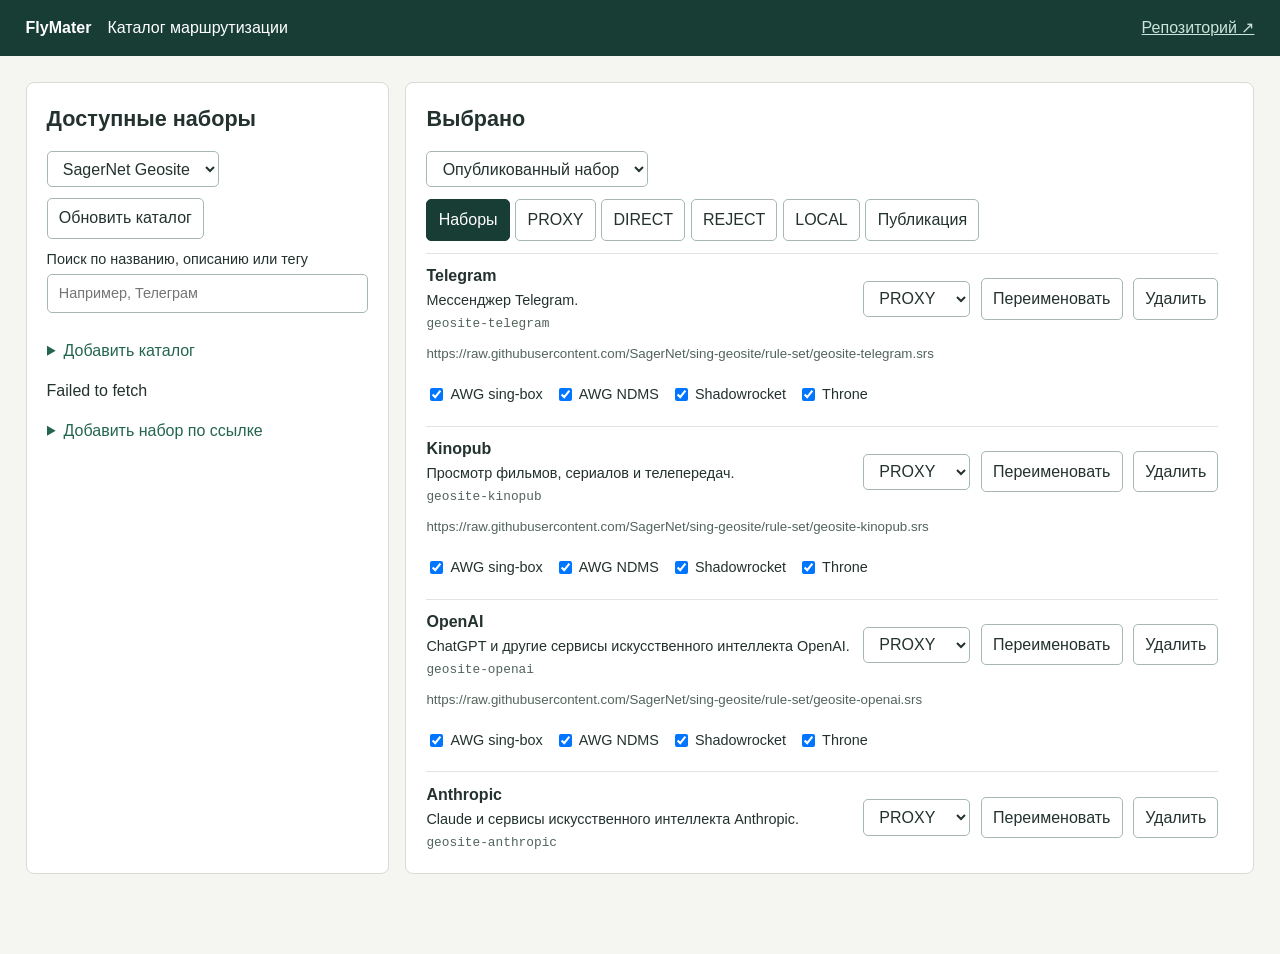
==== commit 58ebddcf: "Перенести проверку и сборку подписок во вкладку публикации" ====
--- a/docs/index.html
+++ b/docs/index.html
@@ -20,12 +20,16 @@
 <button type="button" role="tab" id="tab-direct" aria-controls="panel-direct" aria-selected="false" tabindex="-1">DIRECT</button>
 <button type="button" role="tab" id="tab-reject" aria-controls="panel-reject" aria-selected="false" tabindex="-1">REJECT</button>
 <button type="button" role="tab" id="tab-local" aria-controls="panel-local" aria-selected="false" tabindex="-1">LOCAL</button>
+<button type="button" role="tab" id="tab-publication" aria-controls="panel-publication" aria-selected="false" tabindex="-1">Публикация</button>
 </div></div>
-<div class="column-body"><div id="panel-sets" role="tabpanel" aria-labelledby="tab-sets" tabindex="0"><div id="selected"></div><div id="publishedTags"></div></div><div id="manual"></div></div>
+<div class="column-body"><div id="panel-sets" role="tabpanel" aria-labelledby="tab-sets" tabindex="0"><div id="selected"></div><div id="publishedTags"></div></div><div id="manual"></div>
+<div id="panel-publication" role="tabpanel" aria-labelledby="tab-publication" tabindex="0" hidden>
+<section><h2>Проверка и публикация</h2><label>GitHub-токен для этого репозитория<input id="token" type="password" autocomplete="off" spellcheck="false"></label>
+<div class="row"><button id="check">Проверить черновик</button><button id="publish" disabled>Опубликовать</button></div>
+<p id="report" role="status"></p></section>
+<section><h2>Сборка подписок</h2><p id="build" role="status"></p></section>
+</div></div>
 </section>
 </div>
-<section><h2>Проверка и публикация</h2><label>GitHub-токен для этого репозитория<input id="token" type="password" autocomplete="off" spellcheck="false"></label>
-<div class="row"><button id="check">Проверить черновик</button><button id="publish" disabled>Опубликовать</button></div>
-<p id="report" role="status"></p></section></fieldset>
-<section><h2>Сборка подписок</h2><p id="build" role="status"></p></section>
+</fieldset>
 </main><script type="module" src="panel.js"></script></html>
